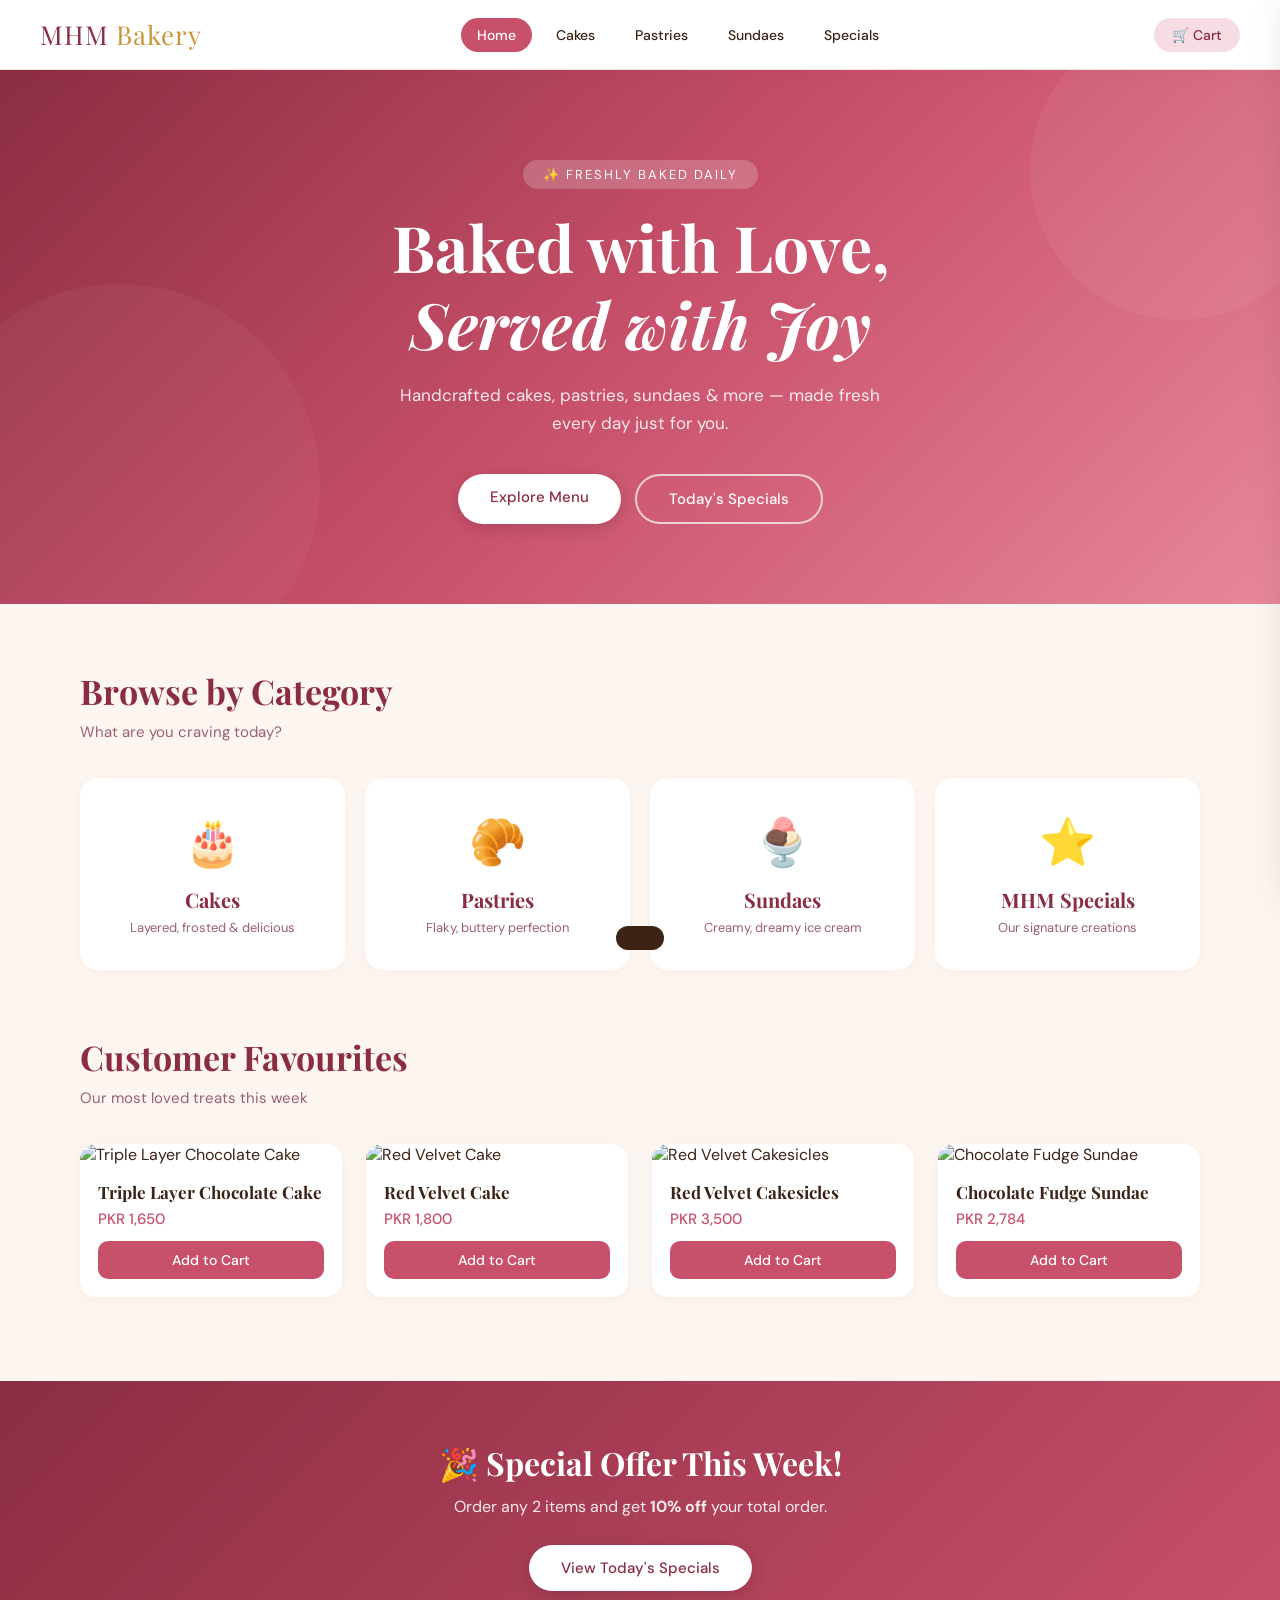
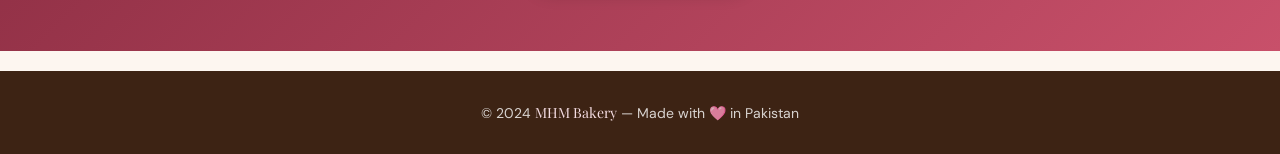
==== index.html @ c307e496 "Add files via upload" ====
<!DOCTYPE html>
<html lang="en">
<head>
  <meta charset="UTF-8">
  <meta name="viewport" content="width=device-width, initial-scale=1.0">
  <title>MHM Bakery</title>
  <link href="https://fonts.googleapis.com/css2?family=Playfair+Display:ital,wght@0,400;0,700;1,400&family=DM+Sans:wght@300;400;500&display=swap" rel="stylesheet">
  <link rel="stylesheet" href="style.css">
</head>
<body>

  <nav>
    <a href="index.html" class="logo">MHM <span>Bakery</span></a>
    <ul>
      <li><a href="index.html" class="active">Home</a></li>
      <li><a href="cakes.html">Cakes</a></li>
      <li><a href="pastry.html">Pastries</a></li>
      <li><a href="sundae.html">Sundaes</a></li>
      <li><a href="special.html">Specials</a></li>
    </ul>
    <button class="cart-btn" onclick="openCart()">
      🛒 Cart <span class="cart-count" style="display:none">0</span>
    </button>
  </nav>

  <!-- CART SIDEBAR -->
  <div class="cart-overlay" id="cart-overlay"></div>
  <div class="cart-sidebar" id="cart-sidebar">
    <div class="cart-header">
      <h2>🛒 Your Cart</h2>
      <button class="cart-close" onclick="closeCart()">✕</button>
    </div>
    <div class="cart-items" id="cart-items">
      <div class="cart-empty"><span>🛒</span><p>Your cart is empty</p></div>
    </div>
    <div class="cart-footer">
      <div class="cart-total">
        <span>Total</span>
        <span id="cart-total-amount">PKR 0</span>
      </div>
      <button class="checkout-btn">Proceed to Checkout</button>
    </div>
  </div>
  <div class="toast" id="toast"></div>

  <section class="hero">
    <div class="hero-tag">✨ Freshly Baked Daily</div>
    <h1>Baked with Love,<br><em>Served with Joy</em></h1>
    <p>Handcrafted cakes, pastries, sundaes & more — made fresh every day just for you.</p>
    <div class="hero-btns">
      <a href="cakes.html" class="btn-primary">Explore Menu</a>
      <a href="special.html" class="btn-outline">Today's Specials</a>
    </div>
  </section>

  <div class="section">
    <h2 class="section-title">Browse by Category</h2>
    <p class="section-sub">What are you craving today?</p>
    <div class="categories">
      <a href="cakes.html" class="cat-card">
        <div class="cat-icon">🎂</div>
        <h3>Cakes</h3>
        <p>Layered, frosted & delicious</p>
      </a>
      <a href="pastry.html" class="cat-card">
        <div class="cat-icon">🥐</div>
        <h3>Pastries</h3>
        <p>Flaky, buttery perfection</p>
      </a>
      <a href="sundae.html" class="cat-card">
        <div class="cat-icon">🍨</div>
        <h3>Sundaes</h3>
        <p>Creamy, dreamy ice cream</p>
      </a>
      <a href="special.html" class="cat-card">
        <div class="cat-icon">⭐</div>
        <h3>MHM Specials</h3>
        <p>Our signature creations</p>
      </a>
    </div>
  </div>

  <div class="section" style="padding-top: 0;">
    <h2 class="section-title">Customer Favourites</h2>
    <p class="section-sub">Our most loved treats this week</p>
    <div class="featured-grid">
      <div class="product-card">
        <img src="https://www.lalschocolates.com/cdn/shop/products/triple-layer.jpg?v=1686309534" alt="Triple Layer Chocolate Cake">
        <div class="product-info">
          <h3>Triple Layer Chocolate Cake</h3>
          <p class="price">PKR 1,650</p>
          <button class="add-btn">Add to Cart</button>
        </div>
      </div>
      <div class="product-card">
        <img src="https://pastrychefonline.com/wp-content/uploads/2020/10/emine-icing-covered-red-velvet-cake.jpg" alt="Red Velvet Cake">
        <div class="product-info">
          <h3>Red Velvet Cake</h3>
          <p class="price">PKR 1,800</p>
          <button class="add-btn">Add to Cart</button>
        </div>
      </div>
      <div class="product-card">
        <img src="https://bonnibakery.com/wp-content/uploads/2022/02/Valentines-Cakesicles-16.jpg.webp" alt="Red Velvet Cakesicles">
        <div class="product-info">
          <h3>Red Velvet Cakesicles</h3>
          <p class="price">PKR 3,500</p>
          <button class="add-btn">Add to Cart</button>
        </div>
      </div>
      <div class="product-card">
        <img src="https://www.thereciperebel.com/wp-content/uploads/2022/05/brownie-sundae-TRR-1200-25-of-40.jpg" alt="Chocolate Fudge Sundae">
        <div class="product-info">
          <h3>Chocolate Fudge Sundae</h3>
          <p class="price">PKR 2,784</p>
          <button class="add-btn">Add to Cart</button>
        </div>
      </div>
    </div>
  </div>

  <div class="banner">
    <h2>🎉 Special Offer This Week!</h2>
    <p>Order any 2 items and get <strong>10% off</strong> your total order.</p>
    <a href="special.html" class="btn-primary">View Today's Specials</a>
  </div>

  <footer>
    <p>© 2024 <span>MHM Bakery</span> — Made with 🩷 in Pakistan</p>
  </footer>

  <script src="cart.js"></script>
</body>
</html>
---- style.css ----
*, *::before, *::after { box-sizing: border-box; margin: 0; padding: 0; }

:root {
  --rose: #c8506a;
  --rose-light: #f5dde3;
  --rose-dark: #8b2d42;
  --cream: #fdf6f0;
  --brown: #3d2314;
  --gold: #c9963b;
  --white: #ffffff;
}

body {
  font-family: 'DM Sans', sans-serif;
  background-color: var(--cream);
  color: var(--brown);
}

/* NAV */
nav {
  background: var(--white);
  padding: 0 40px;
  display: flex;
  align-items: center;
  justify-content: space-between;
  height: 70px;
  border-bottom: 1px solid #f0e0e5;
  position: sticky;
  top: 0;
  z-index: 100;
  box-shadow: 0 2px 12px rgba(200,80,106,0.07);
}

.logo {
  font-family: 'Playfair Display', serif;
  font-size: 26px;
  color: var(--rose-dark);
  letter-spacing: 1px;
  text-decoration: none;
}

.logo span { color: var(--gold); }

nav ul { list-style: none; display: flex; gap: 8px; }

nav ul a {
  text-decoration: none;
  color: var(--brown);
  font-size: 14px;
  font-weight: 500;
  padding: 8px 16px;
  border-radius: 25px;
  transition: all 0.2s;
}

nav ul a:hover, nav ul a.active {
  background: var(--rose);
  color: white;
}

/* CART ICON IN NAV */
.cart-btn {
  position: relative;
  background: var(--rose-light);
  border: none;
  border-radius: 25px;
  padding: 8px 18px;
  font-family: 'DM Sans', sans-serif;
  font-size: 14px;
  font-weight: 500;
  color: var(--rose-dark);
  cursor: pointer;
  transition: all 0.2s;
  display: flex;
  align-items: center;
  gap: 6px;
}

.cart-btn:hover { background: var(--rose); color: white; }

.cart-count {
  background: var(--rose-dark);
  color: white;
  border-radius: 50%;
  font-size: 11px;
  font-weight: 700;
  width: 18px;
  height: 18px;
  display: inline-flex;
  align-items: center;
  justify-content: center;
}

/* HERO (index only) */
.hero {
  background: linear-gradient(135deg, #8b2d42 0%, #c8506a 50%, #e8889a 100%);
  color: white;
  text-align: center;
  padding: 90px 20px 80px;
  position: relative;
  overflow: hidden;
}

.hero::before {
  content: '';
  position: absolute;
  top: -50px; right: -50px;
  width: 300px; height: 300px;
  background: rgba(255,255,255,0.05);
  border-radius: 50%;
}

.hero::after {
  content: '';
  position: absolute;
  bottom: -80px; left: -80px;
  width: 400px; height: 400px;
  background: rgba(255,255,255,0.04);
  border-radius: 50%;
}

.hero-tag {
  display: inline-block;
  background: rgba(255,255,255,0.2);
  padding: 6px 20px;
  border-radius: 25px;
  font-size: 13px;
  letter-spacing: 2px;
  text-transform: uppercase;
  margin-bottom: 20px;
}

.hero h1 {
  font-family: 'Playfair Display', serif;
  font-size: clamp(36px, 6vw, 64px);
  line-height: 1.2;
  margin-bottom: 18px;
}

.hero p {
  font-size: 17px;
  opacity: 0.88;
  max-width: 480px;
  margin: 0 auto 36px;
  line-height: 1.7;
}

.hero-btns { display: flex; gap: 14px; justify-content: center; flex-wrap: wrap; }

.btn-primary {
  background: white;
  color: var(--rose-dark);
  padding: 13px 32px;
  border-radius: 30px;
  font-weight: 500;
  font-size: 15px;
  text-decoration: none;
  transition: transform 0.2s, box-shadow 0.2s;
  box-shadow: 0 4px 16px rgba(0,0,0,0.15);
  display: inline-block;
}

.btn-primary:hover { transform: translateY(-2px); box-shadow: 0 8px 24px rgba(0,0,0,0.2); }

.btn-outline {
  border: 2px solid rgba(255,255,255,0.7);
  color: white;
  padding: 13px 32px;
  border-radius: 30px;
  font-weight: 500;
  font-size: 15px;
  text-decoration: none;
  transition: all 0.2s;
  display: inline-block;
}

.btn-outline:hover { background: rgba(255,255,255,0.15); }

/* PAGE HEADER (inner pages) */
.page-header {
  background: linear-gradient(135deg, #8b2d42, #c8506a);
  color: white;
  padding: 50px 40px;
  text-align: center;
}

.page-header h1 {
  font-family: 'Playfair Display', serif;
  font-size: 42px;
  margin-bottom: 8px;
}

.page-header p { opacity: 0.88; font-size: 16px; }

/* SECTIONS */
.section { padding: 64px 40px; max-width: 1200px; margin: 0 auto; }

.section-title {
  font-family: 'Playfair Display', serif;
  font-size: 34px;
  color: var(--rose-dark);
  margin-bottom: 8px;
}

.section-sub { color: #9a6070; font-size: 15px; margin-bottom: 36px; }

/* CATEGORIES */
.categories {
  display: grid;
  grid-template-columns: repeat(auto-fit, minmax(220px, 1fr));
  gap: 20px;
}

.cat-card {
  background: white;
  border-radius: 18px;
  padding: 32px 24px;
  text-align: center;
  text-decoration: none;
  color: var(--brown);
  border: 2px solid transparent;
  transition: all 0.25s;
  box-shadow: 0 2px 12px rgba(200,80,106,0.06);
}

.cat-card:hover {
  border-color: var(--rose);
  transform: translateY(-4px);
  box-shadow: 0 12px 32px rgba(200,80,106,0.14);
}

.cat-icon { font-size: 46px; margin-bottom: 14px; }
.cat-card h3 { font-family: 'Playfair Display', serif; font-size: 20px; margin-bottom: 6px; color: var(--rose-dark); }
.cat-card p { font-size: 13px; color: #9a6070; }

/* PRODUCT GRIDS */
.featured-grid, .grid {
  display: grid;
  grid-template-columns: repeat(auto-fill, minmax(250px, 1fr));
  gap: 24px;
}

.product-card, .special-card {
  background: white;
  border-radius: 16px;
  overflow: hidden;
  box-shadow: 0 2px 12px rgba(200,80,106,0.07);
  transition: transform 0.25s, box-shadow 0.25s;
}

.special-card {
  border-radius: 18px;
  box-shadow: 0 2px 16px rgba(200,80,106,0.09);
  border: 1px solid #f5e0e5;
}

.product-card:hover, .special-card:hover {
  transform: translateY(-5px);
  box-shadow: 0 16px 40px rgba(200,80,106,0.14);
}

.special-card:hover { box-shadow: 0 20px 48px rgba(200,80,106,0.16); transform: translateY(-6px); }

.product-card img, .special-card img {
  width: 100%; height: 200px; object-fit: cover;
  transition: transform 0.4s;
}

.special-card img { height: 240px; }

.product-card:hover img, .special-card:hover img { transform: scale(1.04); }

.product-info { padding: 16px 18px 18px; }
.special-info { padding: 20px 22px 22px; }

.product-info h3, .special-info h3 {
  font-family: 'Playfair Display', serif;
  font-size: 17px;
  color: var(--brown);
  margin-bottom: 6px;
}

.special-info h3 { font-size: 20px; }

.product-info .price, .special-info .price {
  color: var(--rose);
  font-weight: 500;
  font-size: 15px;
  margin-bottom: 12px;
}

.special-info .price { font-size: 16px; margin-bottom: 14px; }

/* BADGE */
.badge {
  display: inline-block;
  background: var(--gold);
  color: white;
  font-size: 11px;
  font-weight: 500;
  padding: 3px 10px;
  border-radius: 20px;
  margin-bottom: 10px;
  letter-spacing: 1px;
  text-transform: uppercase;
}

/* ADD TO CART BUTTON */
.add-btn {
  width: 100%;
  background: var(--rose);
  color: white;
  border: none;
  padding: 10px;
  border-radius: 10px;
  font-size: 14px;
  font-weight: 500;
  cursor: pointer;
  transition: all 0.2s;
  font-family: 'DM Sans', sans-serif;
}

.special-card .add-btn { padding: 12px; font-size: 15px; }

.add-btn:hover { background: var(--rose-dark); }
.add-btn.added { background: #4caf50; }

/* BANNER */
.banner {
  background: linear-gradient(135deg, var(--rose-dark), var(--rose));
  color: white;
  text-align: center;
  padding: 60px 40px;
  margin: 20px 0;
}

.banner h2 { font-family: 'Playfair Display', serif; font-size: 32px; margin-bottom: 12px; }
.banner p { font-size: 16px; opacity: 0.9; margin-bottom: 28px; }

/* CART SIDEBAR */
.cart-overlay {
  display: none;
  position: fixed;
  inset: 0;
  background: rgba(0,0,0,0.45);
  z-index: 999;
}

.cart-overlay.open { display: block; }

.cart-sidebar {
  position: fixed;
  top: 0; right: -420px;
  width: 400px;
  height: 100vh;
  background: white;
  z-index: 1000;
  display: flex;
  flex-direction: column;
  box-shadow: -8px 0 40px rgba(0,0,0,0.15);
  transition: right 0.35s cubic-bezier(0.4,0,0.2,1);
}

.cart-sidebar.open { right: 0; }

.cart-header {
  padding: 24px 24px 16px;
  border-bottom: 1px solid #f0e0e5;
  display: flex;
  align-items: center;
  justify-content: space-between;
}

.cart-header h2 {
  font-family: 'Playfair Display', serif;
  font-size: 22px;
  color: var(--rose-dark);
}

.cart-close {
  background: none;
  border: none;
  font-size: 22px;
  cursor: pointer;
  color: var(--brown);
  padding: 4px;
  border-radius: 6px;
  transition: background 0.2s;
}

.cart-close:hover { background: var(--rose-light); }

.cart-items { flex: 1; overflow-y: auto; padding: 16px 24px; }

.cart-empty {
  display: flex;
  flex-direction: column;
  align-items: center;
  justify-content: center;
  height: 200px;
  color: #9a6070;
  font-size: 15px;
  gap: 12px;
}

.cart-empty span { font-size: 48px; }

.cart-item {
  display: flex;
  gap: 14px;
  padding: 14px 0;
  border-bottom: 1px solid #f9eef0;
  align-items: center;
}

.cart-item-info { flex: 1; }

.cart-item-name {
  font-family: 'Playfair Display', serif;
  font-size: 15px;
  color: var(--brown);
  margin-bottom: 4px;
}

.cart-item-price { color: var(--rose); font-size: 14px; font-weight: 500; }

.cart-item-qty {
  display: flex;
  align-items: center;
  gap: 10px;
  margin-top: 8px;
}

.qty-btn {
  background: var(--rose-light);
  border: none;
  border-radius: 6px;
  width: 26px; height: 26px;
  font-size: 16px;
  cursor: pointer;
  color: var(--rose-dark);
  font-weight: 700;
  display: flex;
  align-items: center;
  justify-content: center;
  transition: background 0.2s;
}

.qty-btn:hover { background: var(--rose); color: white; }
.qty-num { font-size: 14px; font-weight: 500; min-width: 20px; text-align: center; }

.remove-btn {
  background: none;
  border: none;
  color: #cca0aa;
  cursor: pointer;
  font-size: 18px;
  padding: 4px;
  transition: color 0.2s;
}

.remove-btn:hover { color: var(--rose); }

.cart-footer {
  padding: 20px 24px 28px;
  border-top: 1px solid #f0e0e5;
}

.cart-total {
  display: flex;
  justify-content: space-between;
  align-items: center;
  margin-bottom: 16px;
  font-size: 16px;
  font-weight: 500;
}

.cart-total span:last-child { color: var(--rose-dark); font-family: 'Playfair Display', serif; font-size: 20px; }

.checkout-btn {
  width: 100%;
  background: var(--rose);
  color: white;
  border: none;
  padding: 14px;
  border-radius: 12px;
  font-size: 16px;
  font-weight: 500;
  cursor: pointer;
  font-family: 'DM Sans', sans-serif;
  transition: background 0.2s;
}

.checkout-btn:hover { background: var(--rose-dark); }

/* TOAST NOTIFICATION */
.toast {
  position: fixed;
  bottom: 30px;
  left: 50%;
  transform: translateX(-50%) translateY(80px);
  background: var(--brown);
  color: white;
  padding: 12px 24px;
  border-radius: 30px;
  font-size: 14px;
  font-weight: 500;
  z-index: 2000;
  transition: transform 0.35s cubic-bezier(0.4,0,0.2,1);
  white-space: nowrap;
}

.toast.show { transform: translateX(-50%) translateY(0); }

/* FOOTER */
footer {
  background: var(--brown);
  color: rgba(255,255,255,0.8);
  text-align: center;
  padding: 32px;
  font-size: 14px;
}

footer span { color: var(--rose-light); font-family: 'Playfair Display', serif; }
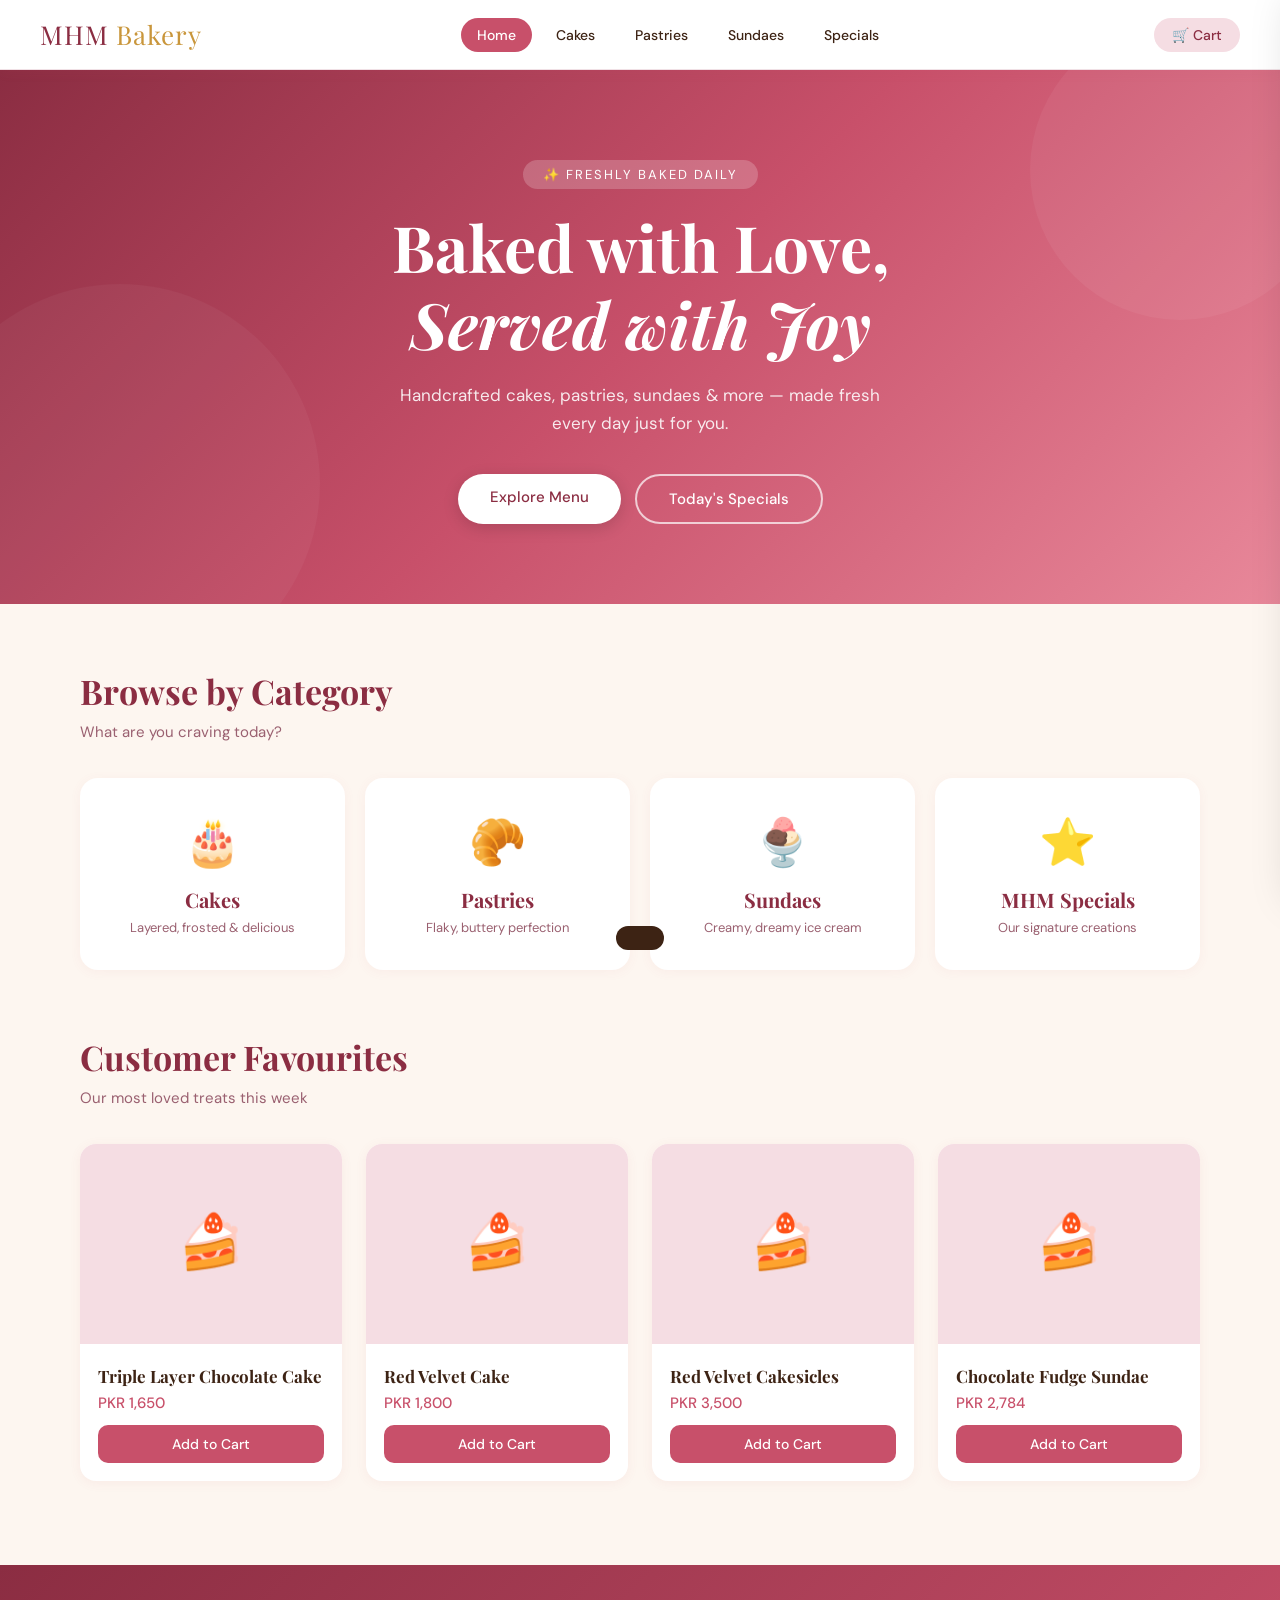
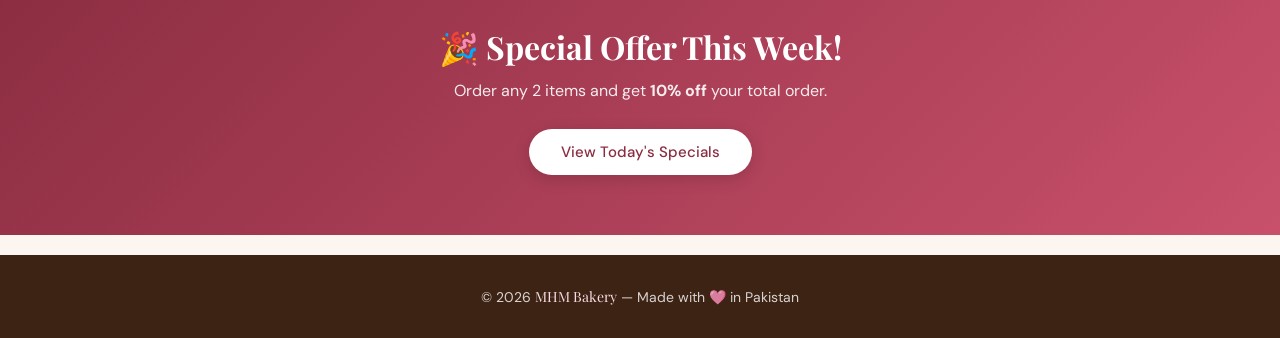
==== commit a90173fc: "Make site mobile responsive, fix images, add checkout" ====
--- a/index.html
+++ b/index.html
@@ -85,7 +85,7 @@
     <p class="section-sub">Our most loved treats this week</p>
     <div class="featured-grid">
       <div class="product-card">
-        <img src="https://www.lalschocolates.com/cdn/shop/products/triple-layer.jpg?v=1686309534" alt="Triple Layer Chocolate Cake">
+        <img loading="lazy" src="https://www.lalschocolates.com/cdn/shop/products/triple-layer.jpg?v=1686309534" alt="Triple Layer Chocolate Cake">
         <div class="product-info">
           <h3>Triple Layer Chocolate Cake</h3>
           <p class="price">PKR 1,650</p>
@@ -93,7 +93,7 @@
         </div>
       </div>
       <div class="product-card">
-        <img src="https://pastrychefonline.com/wp-content/uploads/2020/10/emine-icing-covered-red-velvet-cake.jpg" alt="Red Velvet Cake">
+        <img loading="lazy" src="https://pastrychefonline.com/wp-content/uploads/2020/10/emine-icing-covered-red-velvet-cake.jpg" alt="Red Velvet Cake">
         <div class="product-info">
           <h3>Red Velvet Cake</h3>
           <p class="price">PKR 1,800</p>
@@ -101,7 +101,7 @@
         </div>
       </div>
       <div class="product-card">
-        <img src="https://bonnibakery.com/wp-content/uploads/2022/02/Valentines-Cakesicles-16.jpg.webp" alt="Red Velvet Cakesicles">
+        <img loading="lazy" src="https://bonnibakery.com/wp-content/uploads/2022/02/Valentines-Cakesicles-16.jpg.webp" alt="Red Velvet Cakesicles">
         <div class="product-info">
           <h3>Red Velvet Cakesicles</h3>
           <p class="price">PKR 3,500</p>
@@ -109,7 +109,7 @@
         </div>
       </div>
       <div class="product-card">
-        <img src="https://www.thereciperebel.com/wp-content/uploads/2022/05/brownie-sundae-TRR-1200-25-of-40.jpg" alt="Chocolate Fudge Sundae">
+        <img loading="lazy" src="https://www.thereciperebel.com/wp-content/uploads/2022/05/brownie-sundae-TRR-1200-25-of-40.jpg" alt="Chocolate Fudge Sundae">
         <div class="product-info">
           <h3>Chocolate Fudge Sundae</h3>
           <p class="price">PKR 2,784</p>
@@ -126,7 +126,7 @@
   </div>
 
   <footer>
-    <p>© 2024 <span>MHM Bakery</span> — Made with 🩷 in Pakistan</p>
+    <p>© 2026 <span>MHM Bakery</span> — Made with 🩷 in Pakistan</p>
   </footer>
 
   <script src="cart.js"></script>
--- a/style.css
+++ b/style.css
@@ -522,3 +522,67 @@
 }
 
 footer span { color: var(--rose-light); font-family: 'Playfair Display', serif; }
+
+
+/* ============================================================
+   RESPONSIVE (tablet & mobile)
+   ============================================================ */
+@media (max-width: 900px) {
+  nav { padding: 0 20px; }
+  .section { padding: 48px 20px; }
+  .page-header { padding: 40px 20px; }
+  .page-header h1 { font-size: 34px; }
+  .banner { padding: 48px 20px; }
+}
+
+@media (max-width: 700px) {
+  /* Nav: logo + cart on the first row, links scroll on the second row */
+  nav {
+    height: auto;
+    flex-wrap: wrap;
+    padding: 10px 16px;
+    row-gap: 8px;
+  }
+  .logo { font-size: 22px; }
+  nav ul {
+    order: 3;
+    width: 100%;
+    gap: 4px;
+    overflow-x: auto;
+    justify-content: flex-start;
+    padding-bottom: 4px;
+    -webkit-overflow-scrolling: touch;
+  }
+  nav ul a { font-size: 13px; padding: 7px 12px; white-space: nowrap; }
+  .cart-btn { padding: 7px 14px; font-size: 13px; }
+
+  .hero { padding: 60px 16px 56px; }
+  .hero p { font-size: 15px; margin-bottom: 28px; }
+  .btn-primary, .btn-outline { padding: 12px 24px; font-size: 14px; }
+
+  .section { padding: 40px 16px; }
+  .section-title { font-size: 26px; }
+  .section-sub { margin-bottom: 24px; }
+  .page-header h1 { font-size: 28px; }
+  .banner h2 { font-size: 24px; }
+
+  /* Two cards per row on phones */
+  .featured-grid, .grid {
+    grid-template-columns: repeat(2, 1fr);
+    gap: 14px;
+  }
+  .product-card img { height: 140px; }
+  .special-card img { height: 160px; }
+  .product-info, .special-info { padding: 12px; }
+  .product-info h3 { font-size: 15px; }
+  .special-info h3 { font-size: 17px; }
+
+  /* Cart takes the full width on phones */
+  .cart-sidebar { width: 100%; right: -100%; }
+
+  .toast { white-space: normal; width: 90%; text-align: center; }
+}
+
+@media (max-width: 380px) {
+  .featured-grid, .grid { grid-template-columns: 1fr; }
+}
